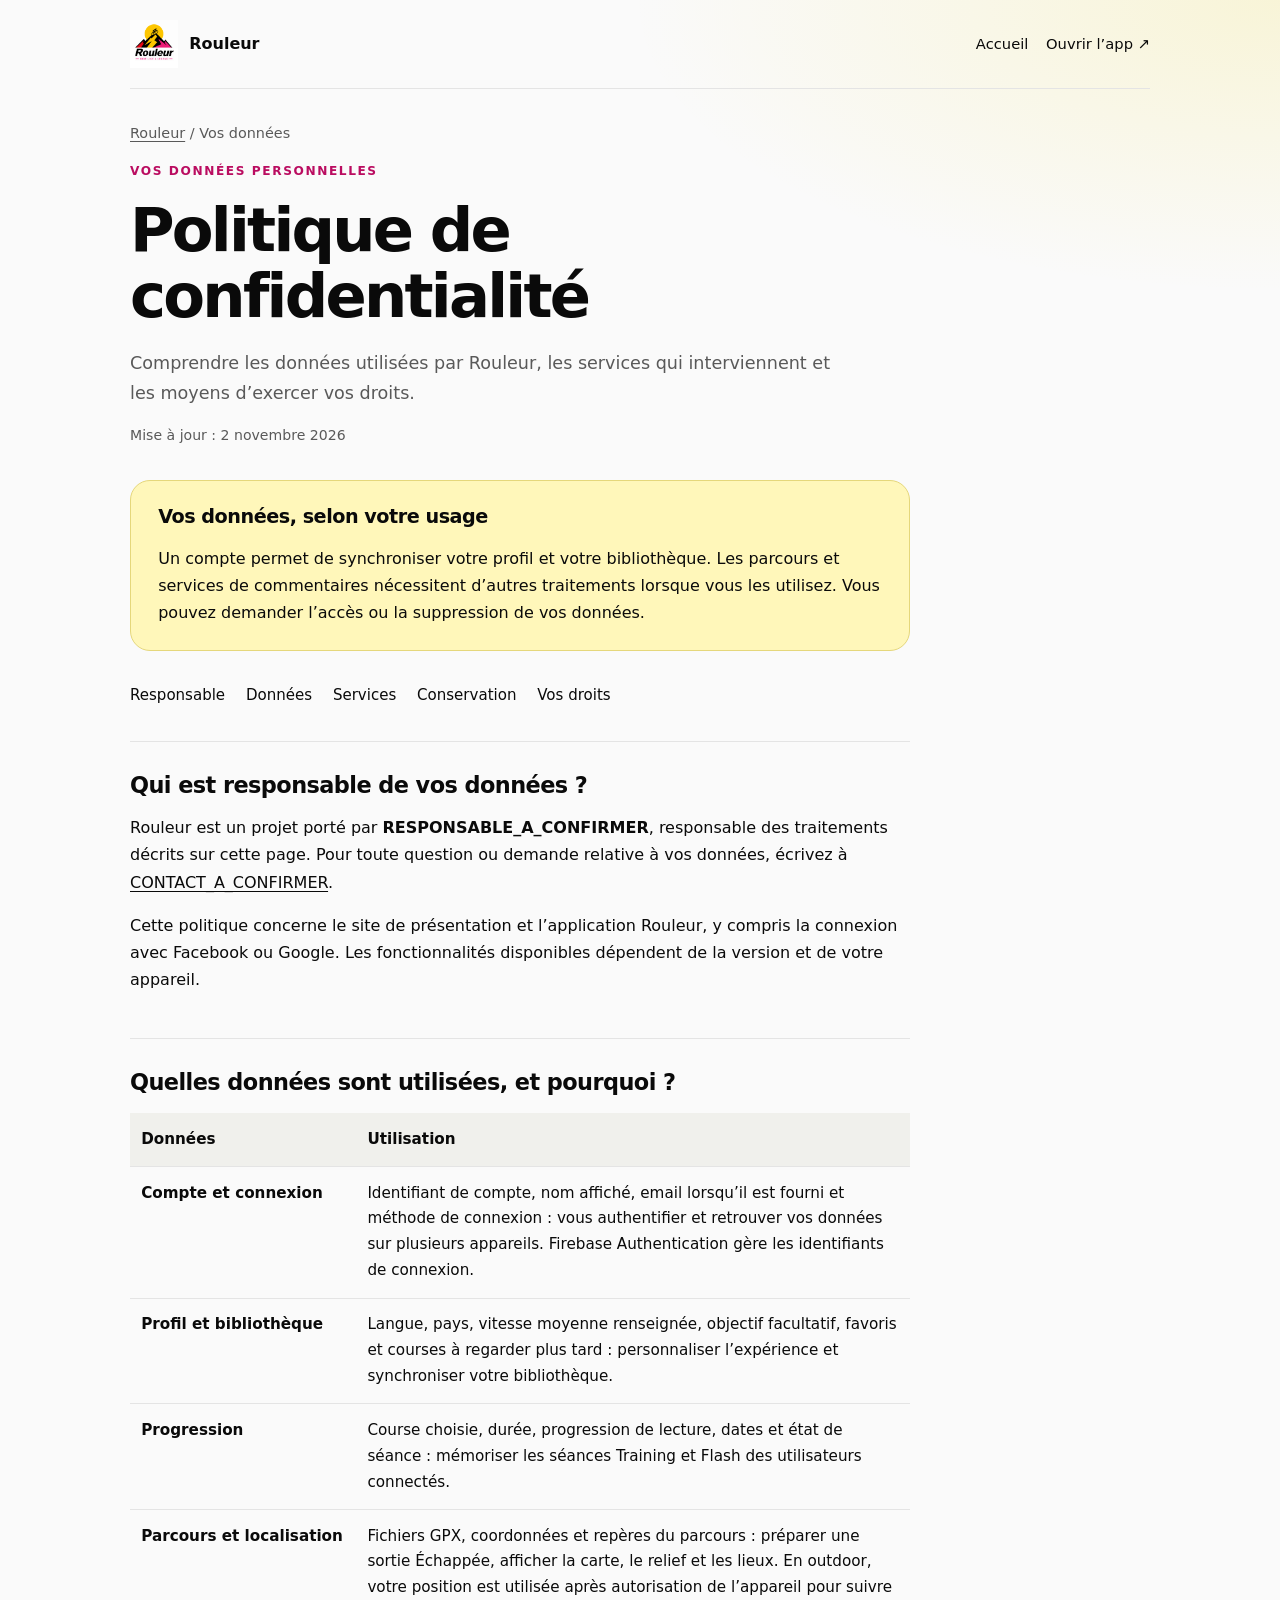
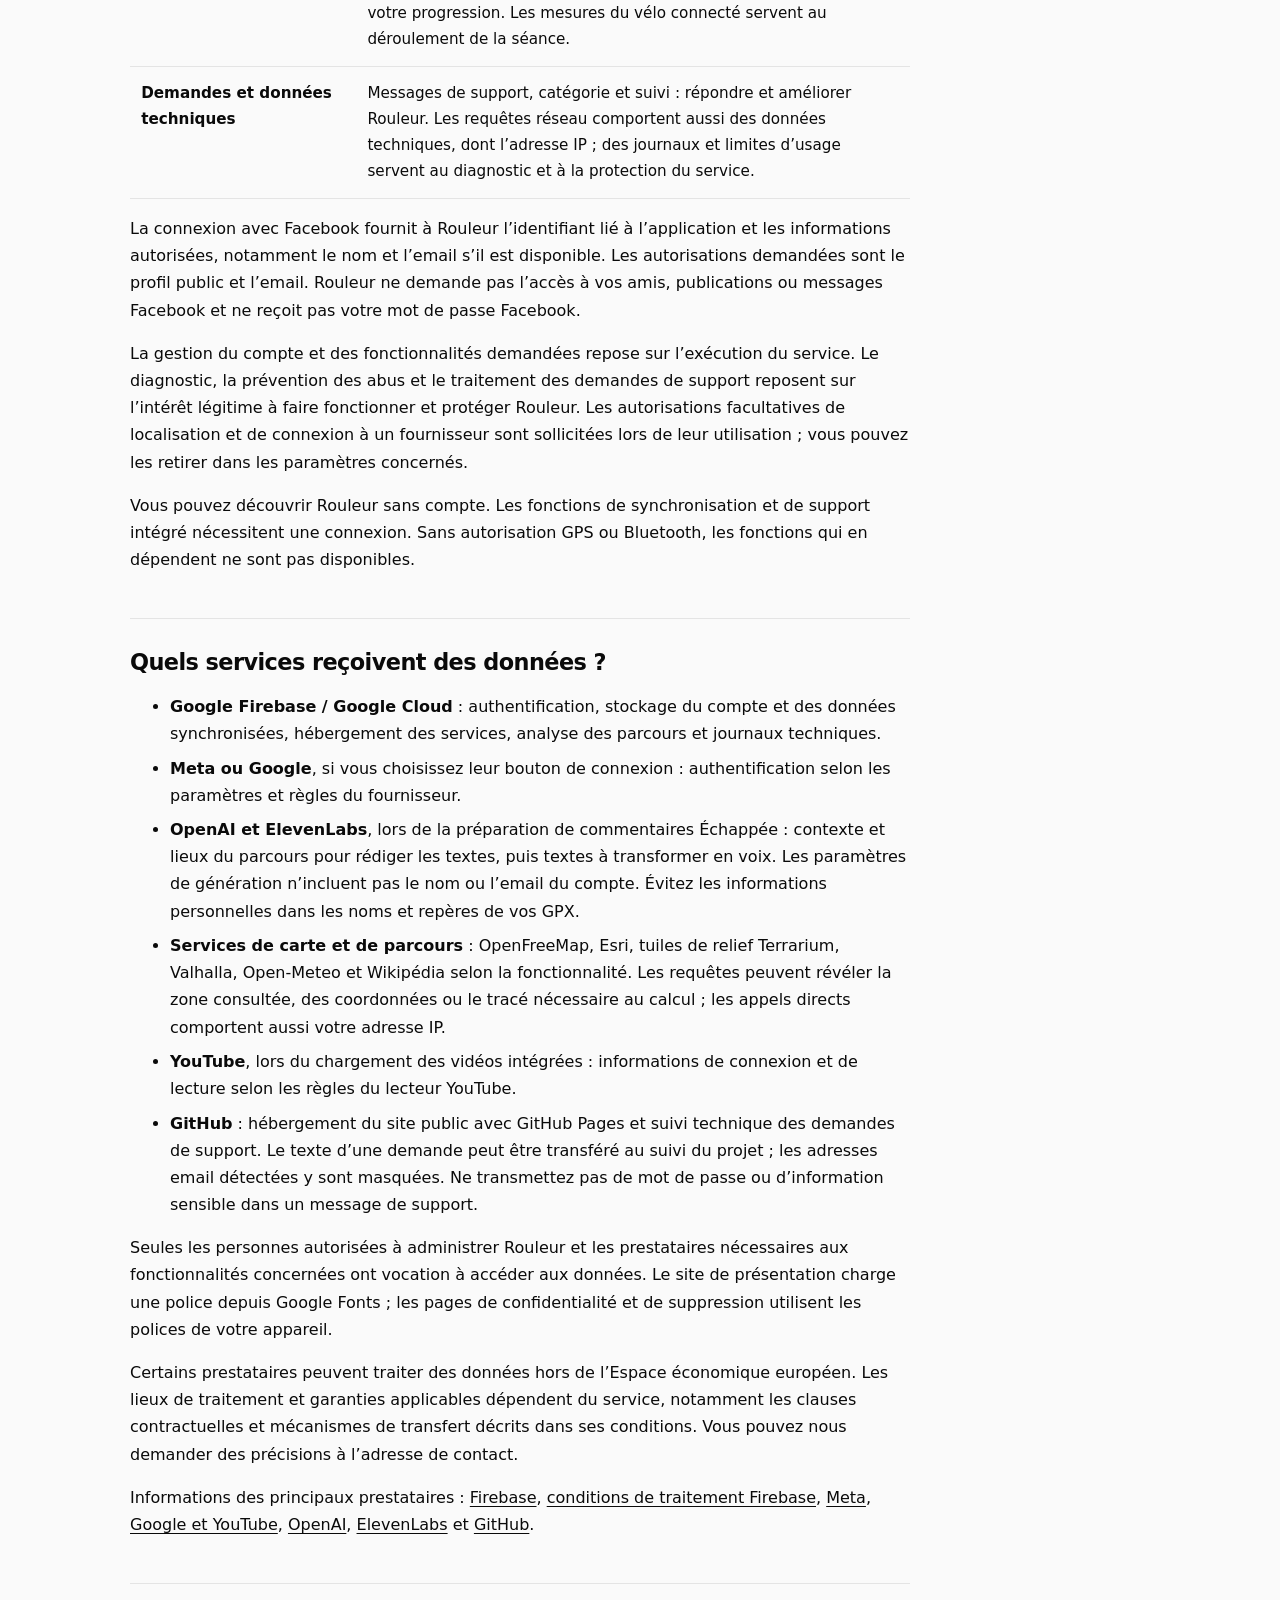
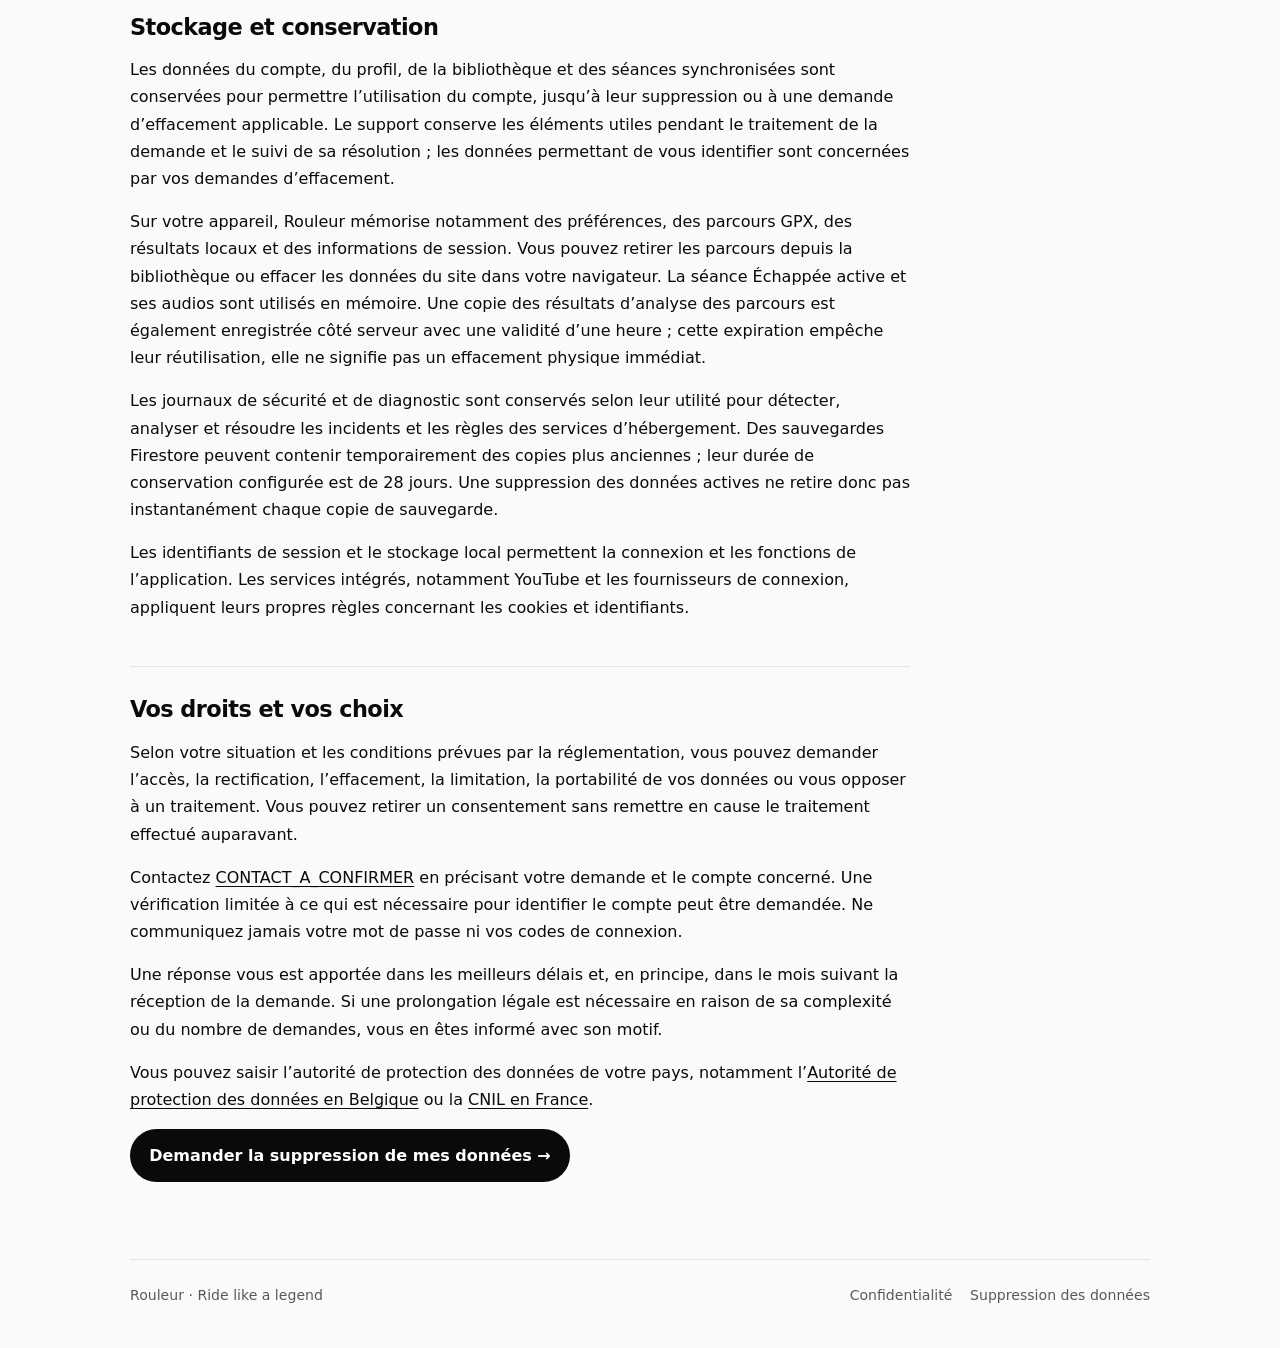
==== confidentialite/index.html @ 81e4a1b0 "feat: préparer les pages de confidentialité et suppression Rouleur" ====
<!DOCTYPE html>
<html lang="fr">
<head>
  <meta charset="utf-8" />
  <meta name="viewport" content="width=device-width, initial-scale=1" />
  <title>Politique de confidentialité — Rouleur</title>
  <meta name="description" content="Comprendre les données utilisées par Rouleur, les services qui interviennent et les moyens d’exercer vos droits." />
  <link rel="canonical" href="https://rouleur.club/confidentialite/" />
  <meta property="og:type" content="website" />
  <meta property="og:locale" content="fr_FR" />
  <meta property="og:site_name" content="Rouleur" />
  <meta property="og:title" content="Politique de confidentialité — Rouleur" />
  <meta property="og:description" content="Comprendre les données utilisées par Rouleur, les services qui interviennent et les moyens d’exercer vos droits." />
  <meta property="og:url" content="https://rouleur.club/confidentialite/" />
  <meta property="og:image" content="https://rouleur.club/assets/rouleur-logo.png" />
  <meta name="theme-color" content="#fafafa" />
  <link rel="icon" type="image/png" href="../assets/favicon.png" />
  <link rel="stylesheet" href="../assets/legal.css" />
</head>
<body>
  <a class="skip" href="#contenu">Aller au contenu</a>
  <div class="wrap">
    <header>
      <a class="brand" href="../"><img src="../assets/rouleur-logo.png" width="1254" height="1254" alt="" /><span>Rouleur</span></a>
      <nav aria-label="Navigation principale"><a href="../">Accueil</a><a href="https://legend-161af.web.app">Ouvrir l’app ↗</a></nav>
    </header>
    <main id="contenu">
      <p class="breadcrumb"><a href="../">Rouleur</a> / Vos données</p>
      <p class="eyebrow">Vos données personnelles</p>
      <h1>Politique de confidentialité</h1>
      <p class="intro">Comprendre les données utilisées par Rouleur, les services qui interviennent et les moyens d’exercer vos droits.</p>
      <p class="date">Mise à jour : <time datetime="2026-11-02">2 novembre 2026</time></p>
      <aside class="summary" aria-label="À retenir"><h2>Vos données, selon votre usage</h2><p>Un compte permet de synchroniser votre profil et votre bibliothèque. Les parcours et services de commentaires nécessitent d’autres traitements lorsque vous les utilisez. Vous pouvez demander l’accès ou la suppression de vos données.</p></aside>
      <nav class="toc" aria-label="Sommaire de la page"><a href="#responsable">Responsable</a><a href="#donnees">Données</a><a href="#services">Services</a><a href="#conservation">Conservation</a><a href="#droits">Vos droits</a></nav>
      <div class="content">
<section id="responsable"><h2>Qui est responsable de vos données ?</h2>
<p>Rouleur est un projet porté par <strong>RESPONSABLE_A_CONFIRMER</strong>, responsable des traitements décrits sur cette page. Pour toute question ou demande relative à vos données, écrivez à <a class="contact" href="mailto:CONTACT_A_CONFIRMER">CONTACT_A_CONFIRMER</a>.</p>
<p>Cette politique concerne le site de présentation et l’application Rouleur, y compris la connexion avec Facebook ou Google. Les fonctionnalités disponibles dépendent de la version et de votre appareil.</p></section>
<section id="donnees"><h2>Quelles données sont utilisées, et pourquoi ?</h2>
<table><thead><tr><th scope="col">Données</th><th scope="col">Utilisation</th></tr></thead><tbody>
<tr><td>Compte et connexion</td><td>Identifiant de compte, nom affiché, email lorsqu’il est fourni et méthode de connexion : vous authentifier et retrouver vos données sur plusieurs appareils. Firebase Authentication gère les identifiants de connexion.</td></tr>
<tr><td>Profil et bibliothèque</td><td>Langue, pays, vitesse moyenne renseignée, objectif facultatif, favoris et courses à regarder plus tard : personnaliser l’expérience et synchroniser votre bibliothèque.</td></tr>
<tr><td>Progression</td><td>Course choisie, durée, progression de lecture, dates et état de séance : mémoriser les séances Training et Flash des utilisateurs connectés.</td></tr>
<tr><td>Parcours et localisation</td><td>Fichiers GPX, coordonnées et repères du parcours : préparer une sortie Échappée, afficher la carte, le relief et les lieux. En outdoor, votre position est utilisée après autorisation de l’appareil pour suivre votre progression. Les mesures du vélo connecté servent au déroulement de la séance.</td></tr>
<tr><td>Demandes et données techniques</td><td>Messages de support, catégorie et suivi : répondre et améliorer Rouleur. Les requêtes réseau comportent aussi des données techniques, dont l’adresse IP ; des journaux et limites d’usage servent au diagnostic et à la protection du service.</td></tr>
</tbody></table>
<p>La connexion avec Facebook fournit à Rouleur l’identifiant lié à l’application et les informations autorisées, notamment le nom et l’email s’il est disponible. Les autorisations demandées sont le profil public et l’email. Rouleur ne demande pas l’accès à vos amis, publications ou messages Facebook et ne reçoit pas votre mot de passe Facebook.</p>
<p>La gestion du compte et des fonctionnalités demandées repose sur l’exécution du service. Le diagnostic, la prévention des abus et le traitement des demandes de support reposent sur l’intérêt légitime à faire fonctionner et protéger Rouleur. Les autorisations facultatives de localisation et de connexion à un fournisseur sont sollicitées lors de leur utilisation ; vous pouvez les retirer dans les paramètres concernés.</p>
<p>Vous pouvez découvrir Rouleur sans compte. Les fonctions de synchronisation et de support intégré nécessitent une connexion. Sans autorisation GPS ou Bluetooth, les fonctions qui en dépendent ne sont pas disponibles.</p></section>
<section id="services"><h2>Quels services reçoivent des données ?</h2>
<ul>
<li><strong>Google Firebase / Google Cloud</strong> : authentification, stockage du compte et des données synchronisées, hébergement des services, analyse des parcours et journaux techniques.</li>
<li><strong>Meta ou Google</strong>, si vous choisissez leur bouton de connexion : authentification selon les paramètres et règles du fournisseur.</li>
<li><strong>OpenAI et ElevenLabs</strong>, lors de la préparation de commentaires Échappée : contexte et lieux du parcours pour rédiger les textes, puis textes à transformer en voix. Les paramètres de génération n’incluent pas le nom ou l’email du compte. Évitez les informations personnelles dans les noms et repères de vos GPX.</li>
<li><strong>Services de carte et de parcours</strong> : OpenFreeMap, Esri, tuiles de relief Terrarium, Valhalla, Open-Meteo et Wikipédia selon la fonctionnalité. Les requêtes peuvent révéler la zone consultée, des coordonnées ou le tracé nécessaire au calcul ; les appels directs comportent aussi votre adresse IP.</li>
<li><strong>YouTube</strong>, lors du chargement des vidéos intégrées : informations de connexion et de lecture selon les règles du lecteur YouTube.</li>
<li><strong>GitHub</strong> : hébergement du site public avec GitHub Pages et suivi technique des demandes de support. Le texte d’une demande peut être transféré au suivi du projet ; les adresses email détectées y sont masquées. Ne transmettez pas de mot de passe ou d’information sensible dans un message de support.</li>
</ul>
<p>Seules les personnes autorisées à administrer Rouleur et les prestataires nécessaires aux fonctionnalités concernées ont vocation à accéder aux données. Le site de présentation charge une police depuis Google Fonts ; les pages de confidentialité et de suppression utilisent les polices de votre appareil.</p>
<p>Certains prestataires peuvent traiter des données hors de l’Espace économique européen. Les lieux de traitement et garanties applicables dépendent du service, notamment les clauses contractuelles et mécanismes de transfert décrits dans ses conditions. Vous pouvez nous demander des précisions à l’adresse de contact.</p>
<p>Informations des principaux prestataires : <a href="https://firebase.google.com/support/privacy">Firebase</a>, <a href="https://firebase.google.com/terms/data-processing-terms">conditions de traitement Firebase</a>, <a href="https://www.facebook.com/privacy/policy/">Meta</a>, <a href="https://policies.google.com/privacy">Google et YouTube</a>, <a href="https://openai.com/policies/privacy-policy/">OpenAI</a>, <a href="https://elevenlabs.io/privacy-policy">ElevenLabs</a> et <a href="https://docs.github.com/en/site-policy/privacy-policies/github-general-privacy-statement">GitHub</a>.</p></section>
<section id="conservation"><h2>Stockage et conservation</h2>
<p>Les données du compte, du profil, de la bibliothèque et des séances synchronisées sont conservées pour permettre l’utilisation du compte, jusqu’à leur suppression ou à une demande d’effacement applicable. Le support conserve les éléments utiles pendant le traitement de la demande et le suivi de sa résolution ; les données permettant de vous identifier sont concernées par vos demandes d’effacement.</p>
<p>Sur votre appareil, Rouleur mémorise notamment des préférences, des parcours GPX, des résultats locaux et des informations de session. Vous pouvez retirer les parcours depuis la bibliothèque ou effacer les données du site dans votre navigateur. La séance Échappée active et ses audios sont utilisés en mémoire. Une copie des résultats d’analyse des parcours est également enregistrée côté serveur avec une validité d’une heure ; cette expiration empêche leur réutilisation, elle ne signifie pas un effacement physique immédiat.</p>
<p>Les journaux de sécurité et de diagnostic sont conservés selon leur utilité pour détecter, analyser et résoudre les incidents et les règles des services d’hébergement. Des sauvegardes Firestore peuvent contenir temporairement des copies plus anciennes ; leur durée de conservation configurée est de 28 jours. Une suppression des données actives ne retire donc pas instantanément chaque copie de sauvegarde.</p>
<p>Les identifiants de session et le stockage local permettent la connexion et les fonctions de l’application. Les services intégrés, notamment YouTube et les fournisseurs de connexion, appliquent leurs propres règles concernant les cookies et identifiants.</p></section>
<section id="droits"><h2>Vos droits et vos choix</h2>
<p>Selon votre situation et les conditions prévues par la réglementation, vous pouvez demander l’accès, la rectification, l’effacement, la limitation, la portabilité de vos données ou vous opposer à un traitement. Vous pouvez retirer un consentement sans remettre en cause le traitement effectué auparavant.</p>
<p>Contactez <a class="contact" href="mailto:CONTACT_A_CONFIRMER">CONTACT_A_CONFIRMER</a> en précisant votre demande et le compte concerné. Une vérification limitée à ce qui est nécessaire pour identifier le compte peut être demandée. Ne communiquez jamais votre mot de passe ni vos codes de connexion.</p>
<p>Une réponse vous est apportée dans les meilleurs délais et, en principe, dans le mois suivant la réception de la demande. Si une prolongation légale est nécessaire en raison de sa complexité ou du nombre de demandes, vous en êtes informé avec son motif.</p>
<p>Vous pouvez saisir l’autorité de protection des données de votre pays, notamment l’<a href="https://www.autoriteprotectiondonnees.be/citoyen">Autorité de protection des données en Belgique</a> ou la <a href="https://www.cnil.fr/fr/adresser-une-plainte">CNIL en France</a>.</p>
<p><a class="button" href="../suppression-des-donnees/">Demander la suppression de mes données →</a></p></section>
</div>
    </main>
    <footer><span>Rouleur · Ride like a legend</span><nav aria-label="Informations légales"><a href="../confidentialite/">Confidentialité</a><a href="../suppression-des-donnees/">Suppression des données</a></nav></footer>
  </div>
</body>
</html>
---- assets/legal.css ----
:root{--ink:#0a0a0a;--paper:#fafafa;--muted:#595959;--line:#e4e4e4;--yellow:#edd206;--pink:#ba0c60}
*{box-sizing:border-box}body{margin:0;color:var(--ink);background:radial-gradient(1000px 450px at 100% 0,rgba(237,210,6,.14),transparent 65%),var(--paper);font-family:Inter,system-ui,-apple-system,Segoe UI,Roboto,sans-serif;line-height:1.7}a{color:inherit;text-underline-offset:.2em}a:focus-visible{outline:3px solid var(--pink);outline-offset:4px}a:hover{color:var(--pink)}.wrap{width:min(1020px,calc(100% - 2.5rem));margin:auto}header{display:flex;align-items:center;justify-content:space-between;gap:1.25rem;padding:1.25rem 0;border-bottom:1px solid var(--line)}.brand{display:flex;align-items:center;gap:.7rem;font-weight:750;text-decoration:none}.brand img{width:48px;height:48px;object-fit:contain}nav{display:flex;flex-wrap:wrap;gap:.6rem 1.1rem;font-size:.92rem}nav a{text-decoration:none}.breadcrumb{margin:2rem 0 1rem;color:var(--muted);font-size:.9rem}.eyebrow{text-transform:uppercase;letter-spacing:.13em;font-size:.76rem;font-weight:750;color:var(--pink)}h1{max-width:850px;font-size:clamp(2.25rem,6vw,3.8rem);line-height:1.08;letter-spacing:-.045em;margin:.7rem 0 1.2rem}h2{font-size:1.4rem;letter-spacing:-.025em;line-height:1.3;margin:0 0 .9rem}h3{font-size:1.1rem}.intro{max-width:730px;font-size:1.1rem;color:var(--muted)}.date{font-size:.88rem;color:var(--muted)}.summary{margin:2rem 0;padding:1.5rem 1.7rem;border-radius:20px;background:#fff7ba;border:1px solid #e5d77b;max-width:780px}.summary p:last-child{margin-bottom:0}.summary h2{font-size:1.2rem}.content{max-width:780px}section{padding:1.8rem 0;border-top:1px solid var(--line);scroll-margin-top:1.2rem}p{margin:.6rem 0 1rem}li+li{margin-top:.45rem}.toc{display:flex;flex-wrap:wrap;gap:.55rem 1.3rem;max-width:780px;padding:0 0 2rem;font-size:.94rem}table{border-collapse:collapse;width:100%;font-size:.95rem;margin:1rem 0}th,td{vertical-align:top;text-align:left;padding:.85rem .7rem;border-bottom:1px solid var(--line)}th{background:#f0f0ec;font-weight:650}td:first-child{width:29%;font-weight:650}code{font-family:inherit;overflow-wrap:anywhere}.contact{overflow-wrap:anywhere}.button{display:inline-block;background:var(--ink);color:white;padding:.8rem 1.2rem;border-radius:999px;text-decoration:none;font-weight:650;max-width:100%;overflow-wrap:anywhere}.button:hover{background:#343434;color:white}footer{border-top:1px solid var(--line);margin-top:2rem;padding:1.5rem 0 2.5rem;display:flex;justify-content:space-between;flex-wrap:wrap;gap:1rem;font-size:.88rem;color:var(--muted)}footer nav{font-size:inherit}.skip{position:absolute;left:1rem;top:-6rem;background:#fff;padding:.7rem;z-index:1}.skip:focus{top:1rem}@media(max-width:600px){header{align-items:flex-start;flex-wrap:wrap}.wrap{width:calc(100% - 2rem)}.summary{padding:1.2rem}th,td{padding:.65rem .45rem}table{font-size:.88rem}.button{display:block;text-align:center}}
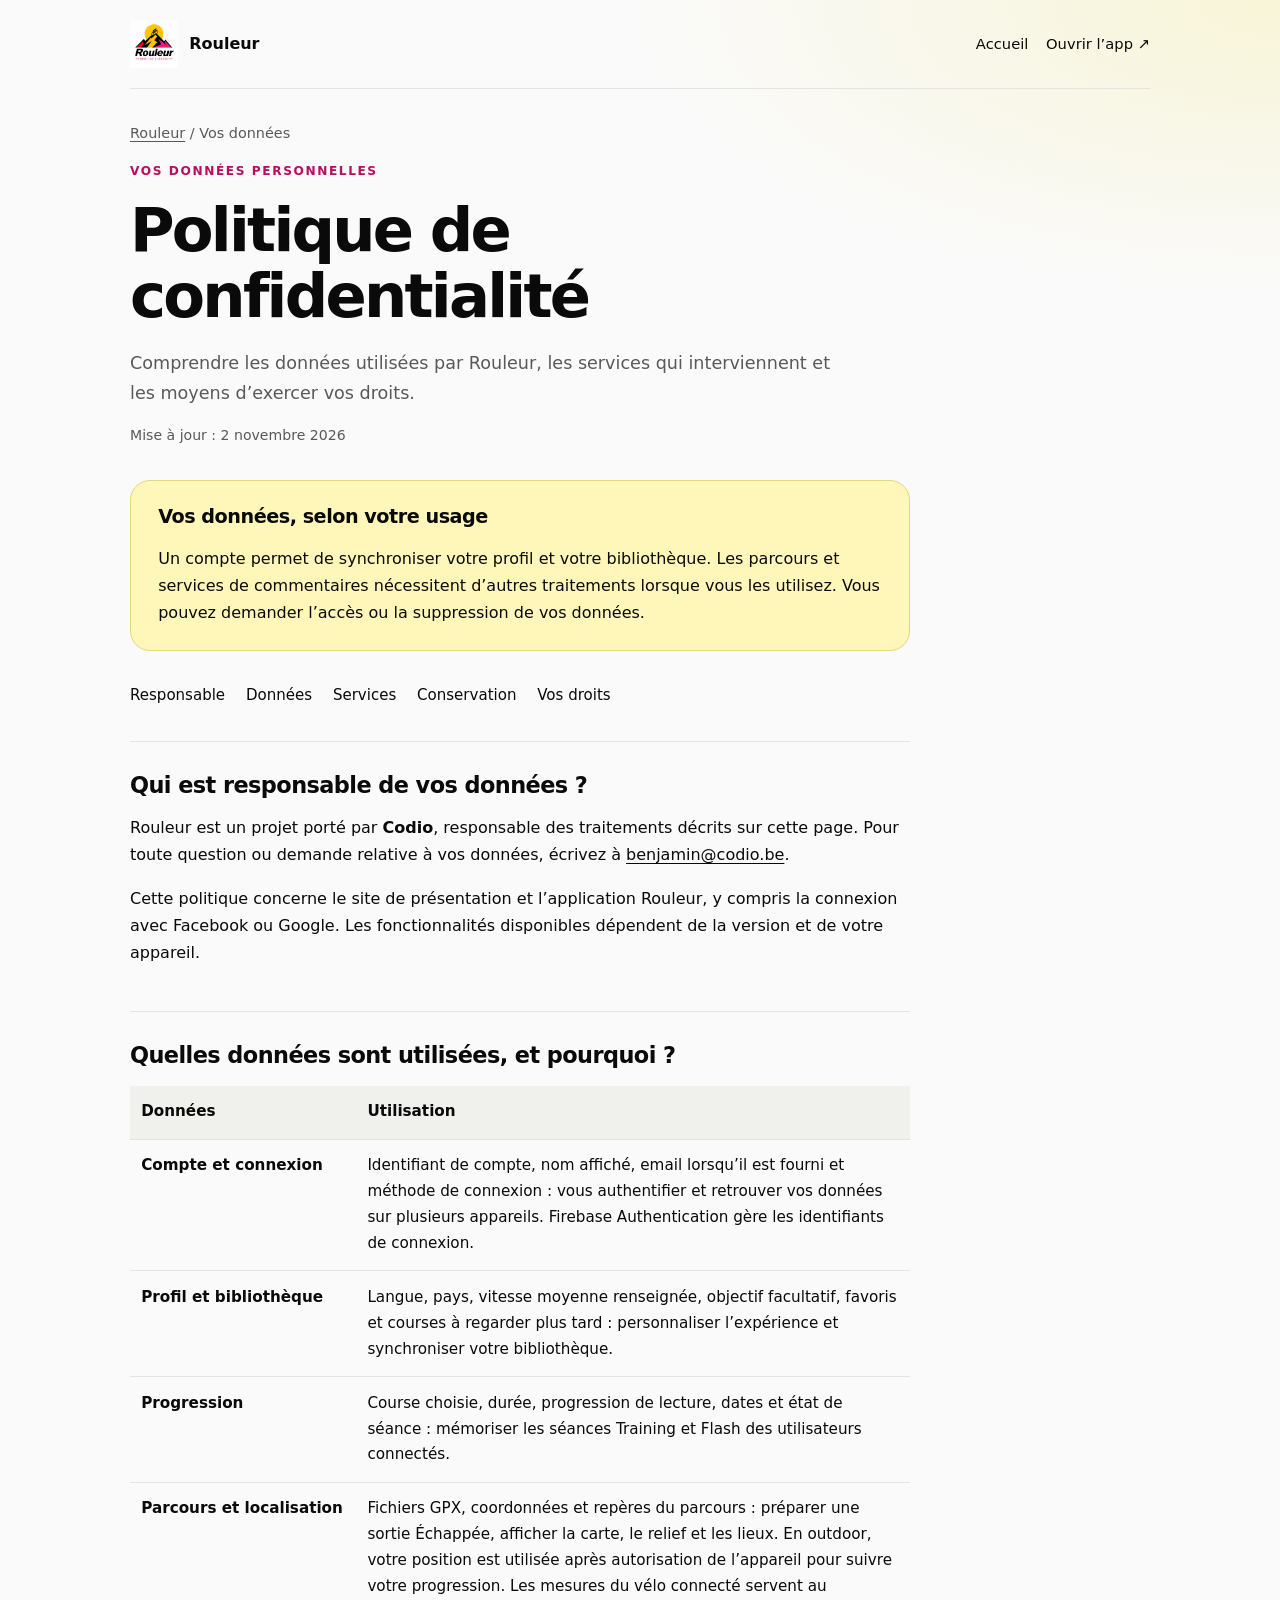
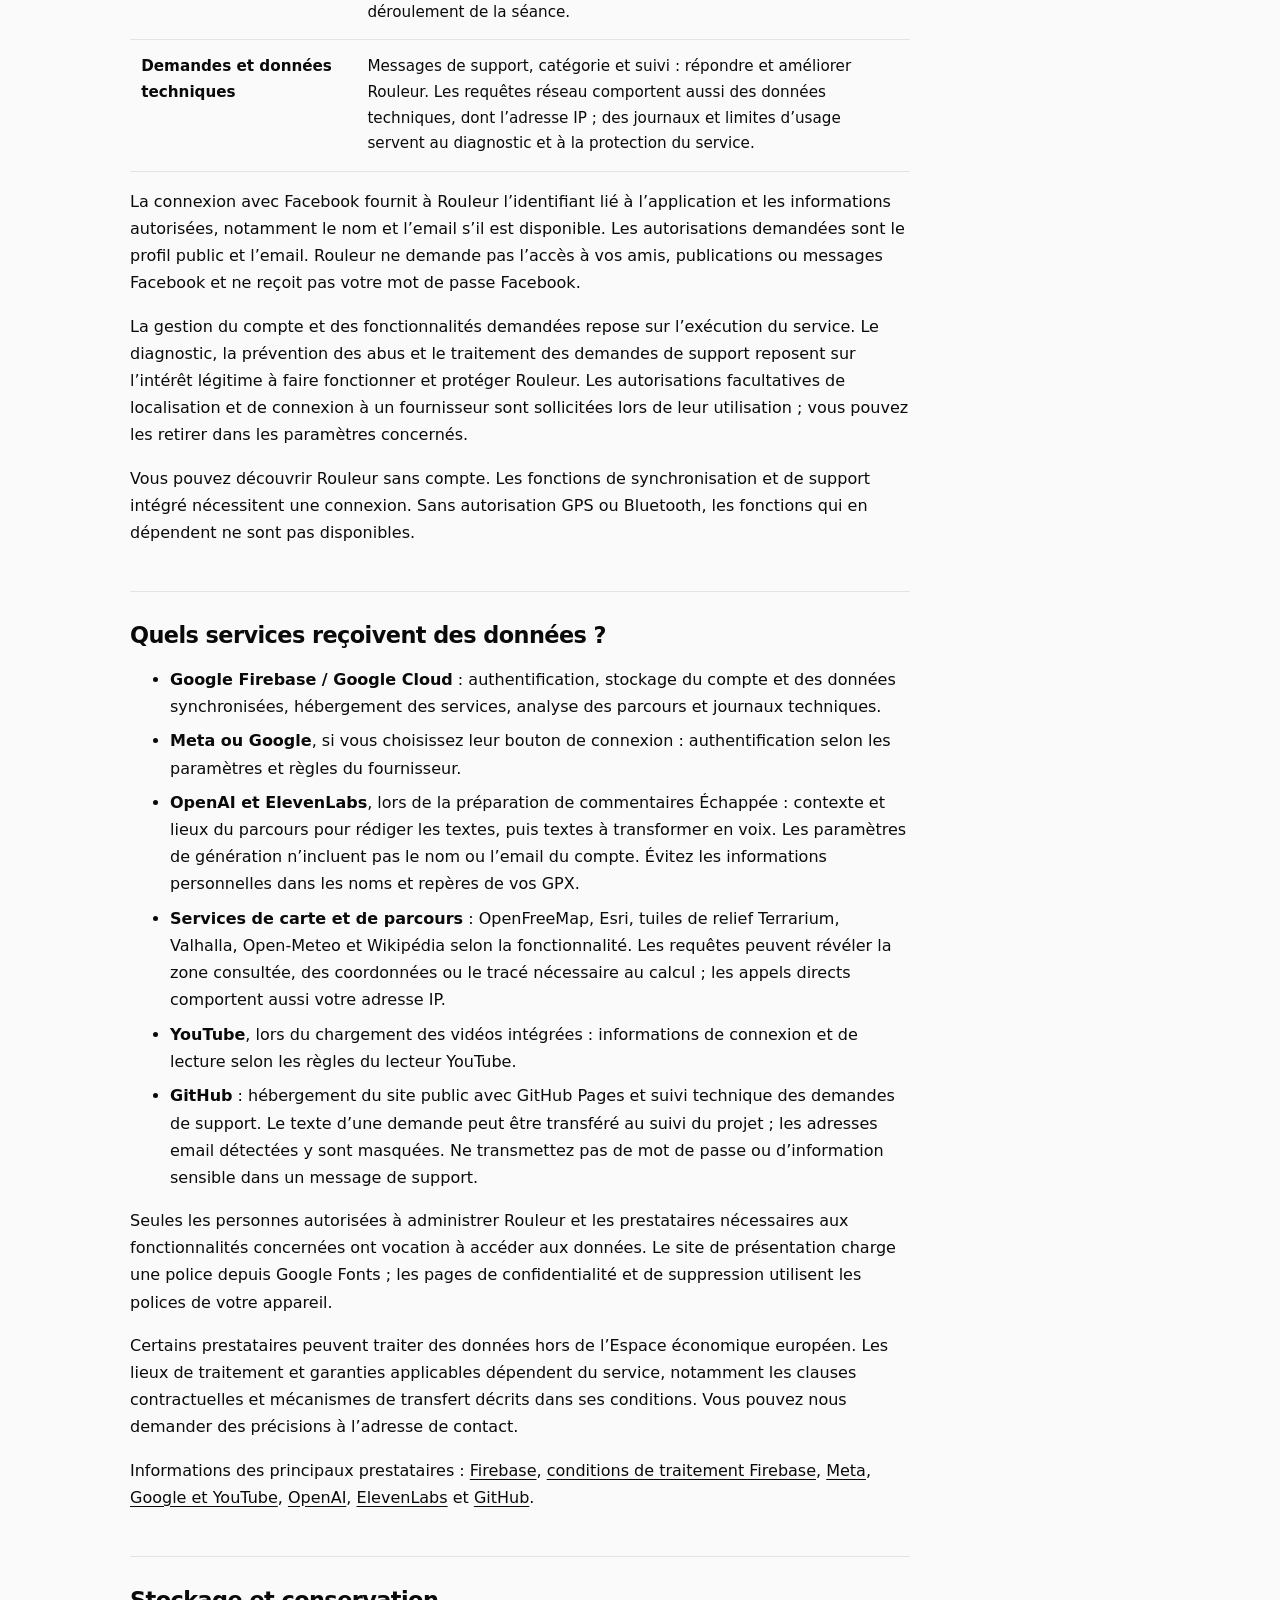
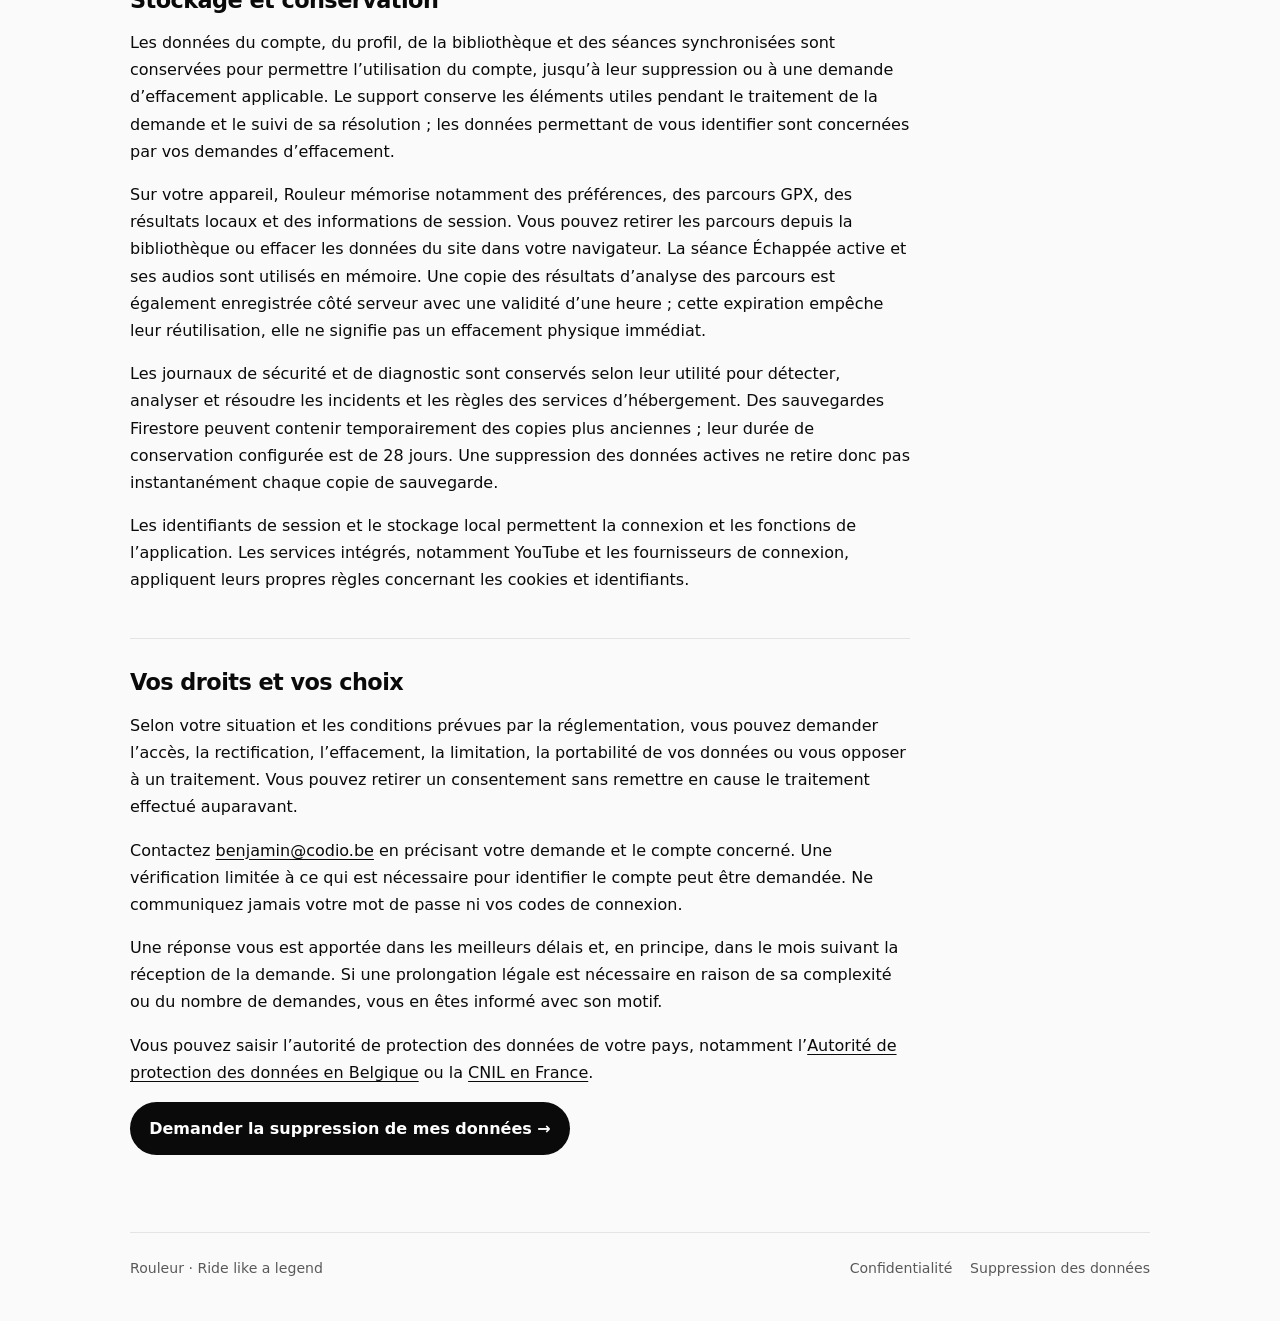
==== commit 4eee3eb8: "docs: renseigner Codio comme responsable des données" ====
--- a/confidentialite/index.html
+++ b/confidentialite/index.html
@@ -34,7 +34,7 @@
       <nav class="toc" aria-label="Sommaire de la page"><a href="#responsable">Responsable</a><a href="#donnees">Données</a><a href="#services">Services</a><a href="#conservation">Conservation</a><a href="#droits">Vos droits</a></nav>
       <div class="content">
 <section id="responsable"><h2>Qui est responsable de vos données ?</h2>
-<p>Rouleur est un projet porté par <strong>RESPONSABLE_A_CONFIRMER</strong>, responsable des traitements décrits sur cette page. Pour toute question ou demande relative à vos données, écrivez à <a class="contact" href="mailto:CONTACT_A_CONFIRMER">CONTACT_A_CONFIRMER</a>.</p>
+<p>Rouleur est un projet porté par <strong>Codio</strong>, responsable des traitements décrits sur cette page. Pour toute question ou demande relative à vos données, écrivez à <a class="contact" href="mailto:benjamin@codio.be">benjamin@codio.be</a>.</p>
 <p>Cette politique concerne le site de présentation et l’application Rouleur, y compris la connexion avec Facebook ou Google. Les fonctionnalités disponibles dépendent de la version et de votre appareil.</p></section>
 <section id="donnees"><h2>Quelles données sont utilisées, et pourquoi ?</h2>
 <table><thead><tr><th scope="col">Données</th><th scope="col">Utilisation</th></tr></thead><tbody>
@@ -66,7 +66,7 @@
 <p>Les identifiants de session et le stockage local permettent la connexion et les fonctions de l’application. Les services intégrés, notamment YouTube et les fournisseurs de connexion, appliquent leurs propres règles concernant les cookies et identifiants.</p></section>
 <section id="droits"><h2>Vos droits et vos choix</h2>
 <p>Selon votre situation et les conditions prévues par la réglementation, vous pouvez demander l’accès, la rectification, l’effacement, la limitation, la portabilité de vos données ou vous opposer à un traitement. Vous pouvez retirer un consentement sans remettre en cause le traitement effectué auparavant.</p>
-<p>Contactez <a class="contact" href="mailto:CONTACT_A_CONFIRMER">CONTACT_A_CONFIRMER</a> en précisant votre demande et le compte concerné. Une vérification limitée à ce qui est nécessaire pour identifier le compte peut être demandée. Ne communiquez jamais votre mot de passe ni vos codes de connexion.</p>
+<p>Contactez <a class="contact" href="mailto:benjamin@codio.be">benjamin@codio.be</a> en précisant votre demande et le compte concerné. Une vérification limitée à ce qui est nécessaire pour identifier le compte peut être demandée. Ne communiquez jamais votre mot de passe ni vos codes de connexion.</p>
 <p>Une réponse vous est apportée dans les meilleurs délais et, en principe, dans le mois suivant la réception de la demande. Si une prolongation légale est nécessaire en raison de sa complexité ou du nombre de demandes, vous en êtes informé avec son motif.</p>
 <p>Vous pouvez saisir l’autorité de protection des données de votre pays, notamment l’<a href="https://www.autoriteprotectiondonnees.be/citoyen">Autorité de protection des données en Belgique</a> ou la <a href="https://www.cnil.fr/fr/adresser-une-plainte">CNIL en France</a>.</p>
 <p><a class="button" href="../suppression-des-donnees/">Demander la suppression de mes données →</a></p></section>
